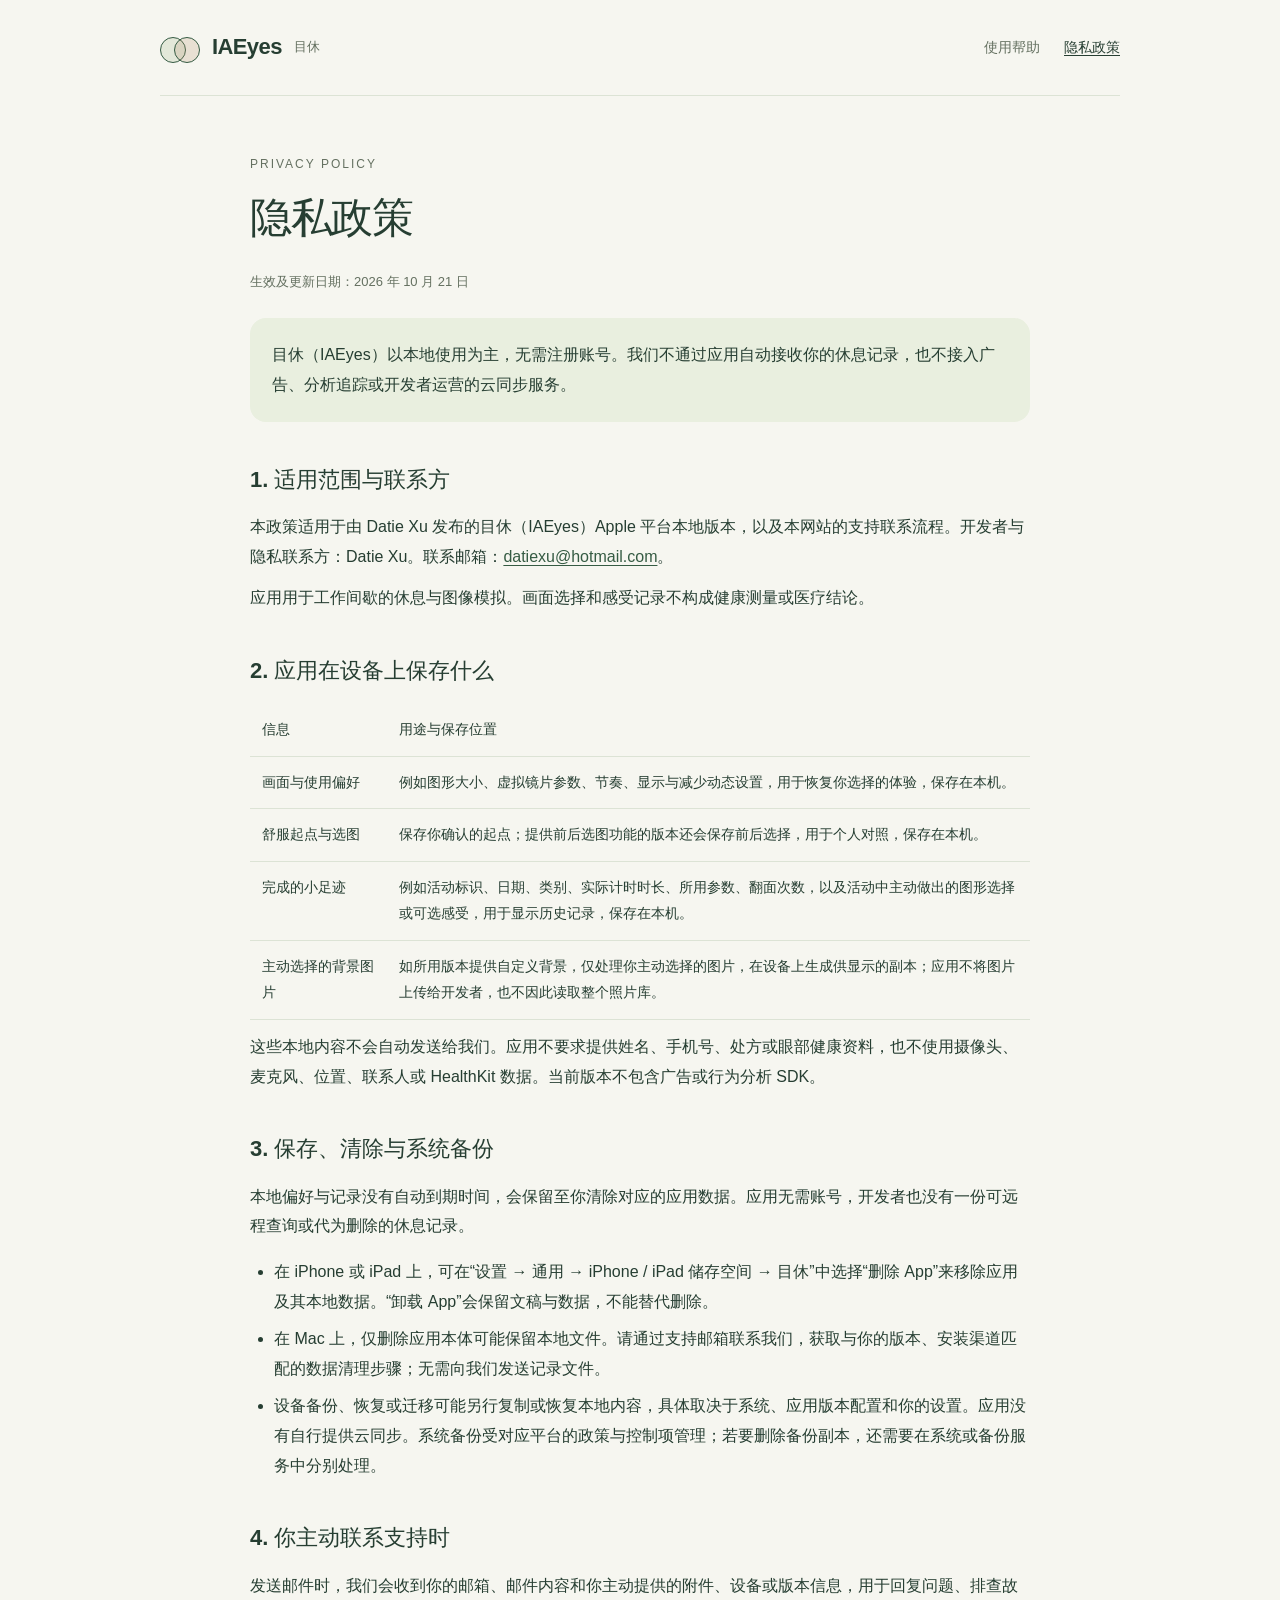
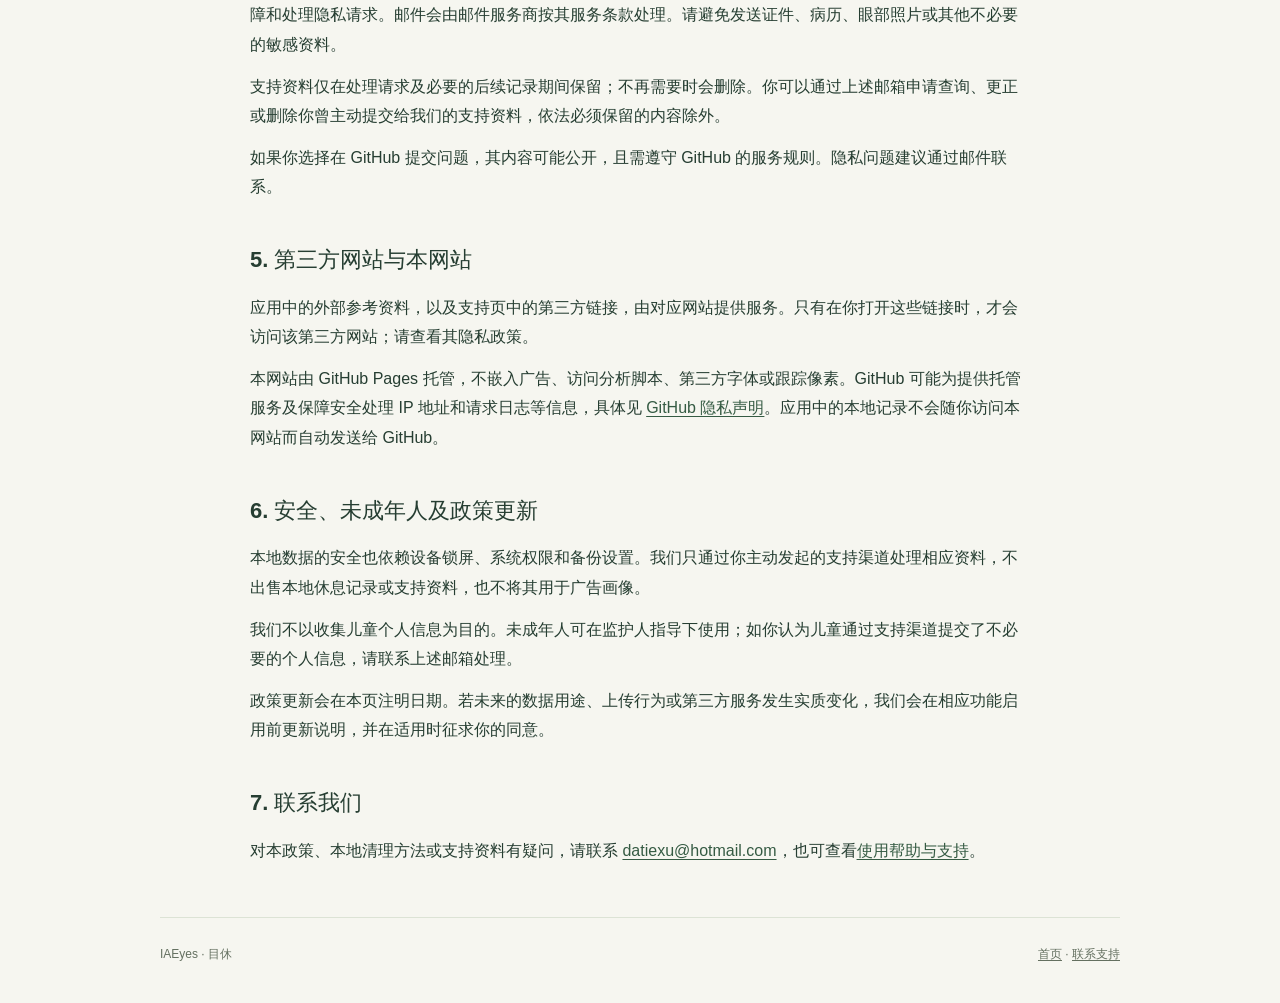
==== privacy/index.html @ f057855b "Publish IAEyes website, privacy policy and support" ====
<!doctype html>
<html lang="zh-CN">
<head>
  <meta charset="utf-8">
  <meta name="viewport" content="width=device-width,initial-scale=1">
  <meta name="description" content="IAEyes 目休隐私政策：本地数据、保存与清除、系统备份，以及联系支持时的信息处理。">
  <title>隐私政策 · IAEyes</title>
  <link rel="canonical" href="https://infiniact.github.io/iaeyes/privacy/">
  <link rel="stylesheet" href="../assets/style.css">
</head>
<body>
  <a class="skip-link" href="#main">跳到正文</a>
  <header class="site-header">
    <a class="brand" href="../" aria-label="IAEyes 首页"><span class="mark" aria-hidden="true"></span><strong>IAEyes</strong><span>目休</span></a>
    <nav aria-label="网站导航"><a href="../support/">使用帮助</a><a href="./" aria-current="page">隐私政策</a></nav>
  </header>
  <main id="main" class="document">
    <span class="eyebrow">PRIVACY POLICY</span>
    <h1>隐私政策</h1>
    <p class="meta">生效及更新日期：2026 年 10 月 21 日</p>
    <div class="summary"><p>目休（IAEyes）以本地使用为主，无需注册账号。我们不通过应用自动接收你的休息记录，也不接入广告、分析追踪或开发者运营的云同步服务。</p></div>

    <h2>1. 适用范围与联系方</h2>
    <p>本政策适用于由 Datie Xu 发布的目休（IAEyes）Apple 平台本地版本，以及本网站的支持联系流程。开发者与隐私联系方：Datie Xu。联系邮箱：<a href="mailto:datiexu@hotmail.com">datiexu@hotmail.com</a>。</p>
    <p>应用用于工作间歇的休息与图像模拟。画面选择和感受记录不构成健康测量或医疗结论。</p>

    <h2>2. 应用在设备上保存什么</h2>
    <div class="table-wrap"><table><thead><tr><th scope="col">信息</th><th scope="col">用途与保存位置</th></tr></thead><tbody>
      <tr><td>画面与使用偏好</td><td>例如图形大小、虚拟镜片参数、节奏、显示与减少动态设置，用于恢复你选择的体验，保存在本机。</td></tr>
      <tr><td>舒服起点与选图</td><td>保存你确认的起点；提供前后选图功能的版本还会保存前后选择，用于个人对照，保存在本机。</td></tr>
      <tr><td>完成的小足迹</td><td>例如活动标识、日期、类别、实际计时时长、所用参数、翻面次数，以及活动中主动做出的图形选择或可选感受，用于显示历史记录，保存在本机。</td></tr>
      <tr><td>主动选择的背景图片</td><td>如所用版本提供自定义背景，仅处理你主动选择的图片，在设备上生成供显示的副本；应用不将图片上传给开发者，也不因此读取整个照片库。</td></tr>
    </tbody></table></div>
    <p>这些本地内容不会自动发送给我们。应用不要求提供姓名、手机号、处方或眼部健康资料，也不使用摄像头、麦克风、位置、联系人或 HealthKit 数据。当前版本不包含广告或行为分析 SDK。</p>

    <h2>3. 保存、清除与系统备份</h2>
    <p>本地偏好与记录没有自动到期时间，会保留至你清除对应的应用数据。应用无需账号，开发者也没有一份可远程查询或代为删除的休息记录。</p>
    <ul>
      <li>在 iPhone 或 iPad 上，可在“设置 → 通用 → iPhone / iPad 储存空间 → 目休”中选择“删除 App”来移除应用及其本地数据。“卸载 App”会保留文稿与数据，不能替代删除。</li>
      <li>在 Mac 上，仅删除应用本体可能保留本地文件。请通过支持邮箱联系我们，获取与你的版本、安装渠道匹配的数据清理步骤；无需向我们发送记录文件。</li>
      <li>设备备份、恢复或迁移可能另行复制或恢复本地内容，具体取决于系统、应用版本配置和你的设置。应用没有自行提供云同步。系统备份受对应平台的政策与控制项管理；若要删除备份副本，还需要在系统或备份服务中分别处理。</li>
    </ul>

    <h2>4. 你主动联系支持时</h2>
    <p>发送邮件时，我们会收到你的邮箱、邮件内容和你主动提供的附件、设备或版本信息，用于回复问题、排查故障和处理隐私请求。邮件会由邮件服务商按其服务条款处理。请避免发送证件、病历、眼部照片或其他不必要的敏感资料。</p>
    <p>支持资料仅在处理请求及必要的后续记录期间保留；不再需要时会删除。你可以通过上述邮箱申请查询、更正或删除你曾主动提交给我们的支持资料，依法必须保留的内容除外。</p>
    <p>如果你选择在 GitHub 提交问题，其内容可能公开，且需遵守 GitHub 的服务规则。隐私问题建议通过邮件联系。</p>

    <h2>5. 第三方网站与本网站</h2>
    <p>应用中的外部参考资料，以及支持页中的第三方链接，由对应网站提供服务。只有在你打开这些链接时，才会访问该第三方网站；请查看其隐私政策。</p>
    <p>本网站由 GitHub Pages 托管，不嵌入广告、访问分析脚本、第三方字体或跟踪像素。GitHub 可能为提供托管服务及保障安全处理 IP 地址和请求日志等信息，具体见 <a href="https://docs.github.com/en/site-policy/privacy-policies/github-general-privacy-statement" target="_blank" rel="noopener noreferrer">GitHub 隐私声明</a>。应用中的本地记录不会随你访问本网站而自动发送给 GitHub。</p>

    <h2>6. 安全、未成年人及政策更新</h2>
    <p>本地数据的安全也依赖设备锁屏、系统权限和备份设置。我们只通过你主动发起的支持渠道处理相应资料，不出售本地休息记录或支持资料，也不将其用于广告画像。</p>
    <p>我们不以收集儿童个人信息为目的。未成年人可在监护人指导下使用；如你认为儿童通过支持渠道提交了不必要的个人信息，请联系上述邮箱处理。</p>
    <p>政策更新会在本页注明日期。若未来的数据用途、上传行为或第三方服务发生实质变化，我们会在相应功能启用前更新说明，并在适用时征求你的同意。</p>

    <h2>7. 联系我们</h2>
    <p>对本政策、本地清理方法或支持资料有疑问，请联系 <a href="mailto:datiexu@hotmail.com">datiexu@hotmail.com</a>，也可查看<a href="../support/">使用帮助与支持</a>。</p>
  </main>
  <footer class="site-footer"><span>IAEyes · 目休</span><span><a href="../">首页</a> · <a href="../support/">联系支持</a></span></footer>
</body>
</html>
---- assets/style.css ----
:root { color-scheme: light dark; --paper: #f6f6f0; --surface: #fffefa; --ink: #263e32; --muted: #647060; --line: #dce3d5; --tint: #e9efdf; --accent: #355b43; }
* { box-sizing: border-box; }
body { margin: 0; background: var(--paper); color: var(--ink); font: 16px/1.85 -apple-system, BlinkMacSystemFont, "PingFang SC", "Microsoft YaHei", sans-serif; }
a { color: var(--accent); text-underline-offset: .2em; overflow-wrap: anywhere; }
a:hover { text-decoration-thickness: 2px; }
a:focus-visible, summary:focus-visible { outline: 3px solid #aa7954; outline-offset: 5px; border-radius: 3px; }
.skip-link { position: absolute; left: 16px; top: -100px; padding: 8px 16px; background: var(--surface); z-index: 2; }
.skip-link:focus { top: 12px; }
.site-header, main, .site-footer { width: min(100% - 48px, 960px); margin-inline: auto; }
.site-header { min-height: 96px; display: flex; align-items: center; justify-content: space-between; gap: 24px; border-bottom: 1px solid var(--line); }
.brand { display: inline-flex; align-items: center; gap: 12px; text-decoration: none; color: var(--ink); }
.brand strong { font-size: 22px; font-weight: 600; letter-spacing: -.6px; }
.brand span:last-child { color: var(--muted); font-size: 13px; }
.mark { position: relative; display: inline-block; width: 40px; height: 30px; }
.mark::before, .mark::after { content: ""; position: absolute; top: 4px; width: 24px; height: 24px; border: 1px solid var(--accent); border-radius: 50%; background: #9ab28235; }
.mark::before { left: 0; }
.mark::after { right: 0; background: #b48d6635; }
nav { display: flex; gap: 24px; font-size: 14px; }
nav a { color: var(--muted); text-decoration: none; }
nav a[aria-current="page"] { color: var(--ink); text-decoration: underline; }
.hero { padding: 84px 0 60px; max-width: 720px; }
.eyebrow { color: var(--muted); font-size: 12px; letter-spacing: 2px; }
h1 { font-size: clamp(34px, 5vw, 58px); line-height: 1.35; letter-spacing: -1.5px; font-weight: 500; margin: 18px 0 24px; }
.hero > p { max-width: 560px; color: var(--muted); }
.actions { display: flex; flex-wrap: wrap; gap: 12px; margin-top: 28px; }
.button { padding: 10px 23px; background: var(--accent); color: var(--surface); border: 1px solid var(--accent); border-radius: 999px; font-size: 14px; text-decoration: none; }
.button.secondary { background: transparent; color: var(--accent); border-color: var(--line); }
.features { display: grid; grid-template-columns: repeat(3, minmax(0, 1fr)); gap: 16px; padding-bottom: 40px; }
.card { background: var(--surface); border: 1px solid var(--line); border-radius: 20px; padding: 24px; }
.card .number { color: var(--muted); font-size: 12px; }
.card h2 { margin: 16px 0 10px; font-size: 20px; font-weight: 500; }
.card p, .note { color: var(--muted); font-size: 14px; }
.note { padding-bottom: 24px; max-width: 760px; }
.document { max-width: 780px; padding: 52px 0 40px; }
.document h1 { font-size: clamp(32px, 5vw, 42px); margin-top: 12px; }
.document h2 { font-size: 22px; font-weight: 550; margin: 38px 0 12px; }
.document p { margin: 12px 0; }
.meta { color: var(--muted); font-size: 13px; }
.summary { padding: 18px 22px; border-radius: 16px; background: var(--tint); margin: 24px 0; }
.summary p { margin: 4px 0; }
.contact { padding: 24px; border-radius: 18px; border: 1px solid var(--line); background: var(--surface); margin: 26px 0; }
.contact strong { display: block; font-size: 21px; }
.contact p { margin: 6px 0; }
ul, ol { padding-left: 24px; }
li + li { margin-top: 8px; }
.table-wrap { overflow-x: auto; }
table { width: 100%; border-collapse: collapse; font-size: 14px; }
th, td { padding: 13px 12px; text-align: left; vertical-align: top; border-bottom: 1px solid var(--line); }
th { font-weight: 550; }
td:first-child { min-width: 110px; }
details { padding: 18px 0; border-bottom: 1px solid var(--line); }
summary { cursor: pointer; font-weight: 500; }
details p { color: var(--muted); }
.site-footer { display: flex; flex-wrap: wrap; justify-content: space-between; gap: 12px 24px; border-top: 1px solid var(--line); padding: 25px 0 38px; color: var(--muted); font-size: 12px; }
.site-footer a { color: var(--muted); }
@media (max-width: 600px) {
  .site-header, main, .site-footer { width: calc(100% - 36px); }
  .site-header { min-height: 84px; gap: 12px; }
  .brand { gap: 8px; }
  .brand span:last-child { display: none; }
  nav { gap: 16px; font-size: 13px; }
  .hero { padding-top: 54px; }
  .features { grid-template-columns: 1fr; gap: 12px; }
  .card { padding: 20px; }
  .card h2 { margin-top: 6px; }
  .document { padding-top: 36px; }
  .summary, .contact { padding: 18px; }
}
@media (prefers-color-scheme: dark) {
  :root { --paper: #151e19; --surface: #1d2a22; --ink: #cdd8c8; --muted: #a3b19d; --line: #344638; --tint: #293b2c; --accent: #b6cba6; }
  .button { background: #416449; border-color: #416449; color: #e4ebdf; }
  .button.secondary { background: transparent; color: var(--accent); border-color: var(--line); }
}
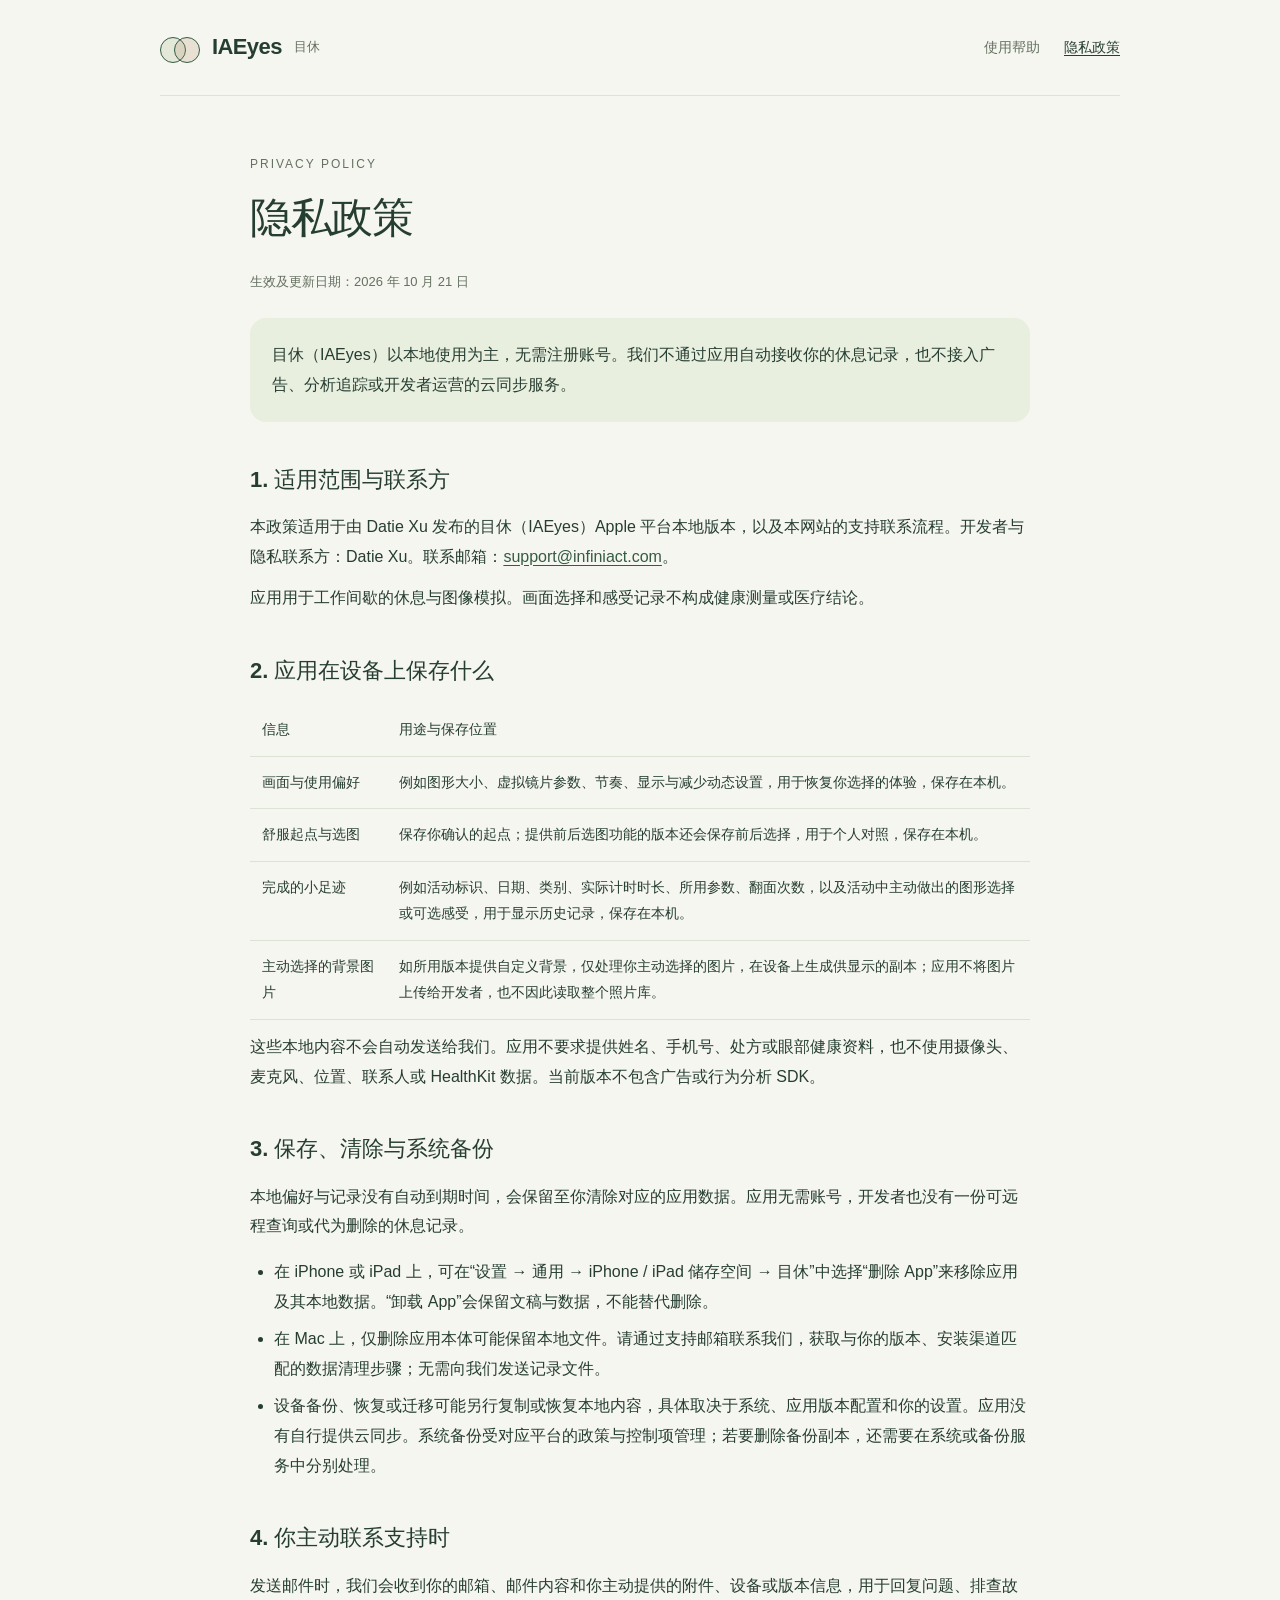
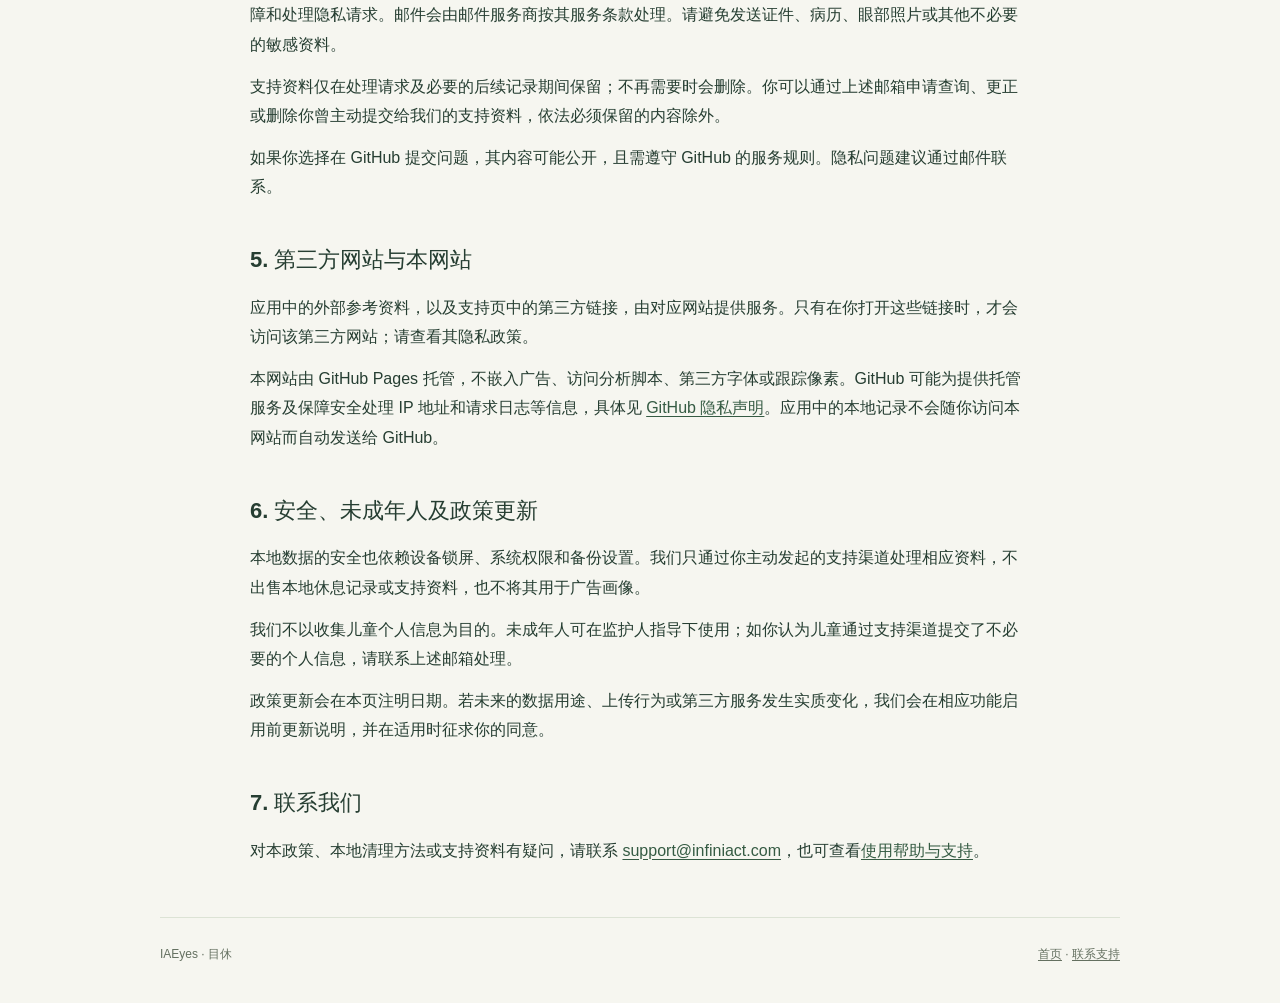
==== commit ef1a2d09: "Use support@infiniact.com for support and privacy contact" ====
--- a/privacy/index.html
+++ b/privacy/index.html
@@ -21,7 +21,7 @@
     <div class="summary"><p>目休（IAEyes）以本地使用为主，无需注册账号。我们不通过应用自动接收你的休息记录，也不接入广告、分析追踪或开发者运营的云同步服务。</p></div>
 
     <h2>1. 适用范围与联系方</h2>
-    <p>本政策适用于由 Datie Xu 发布的目休（IAEyes）Apple 平台本地版本，以及本网站的支持联系流程。开发者与隐私联系方：Datie Xu。联系邮箱：<a href="mailto:datiexu@hotmail.com">datiexu@hotmail.com</a>。</p>
+    <p>本政策适用于由 Datie Xu 发布的目休（IAEyes）Apple 平台本地版本，以及本网站的支持联系流程。开发者与隐私联系方：Datie Xu。联系邮箱：<a href="mailto:support@infiniact.com">support@infiniact.com</a>。</p>
     <p>应用用于工作间歇的休息与图像模拟。画面选择和感受记录不构成健康测量或医疗结论。</p>
 
     <h2>2. 应用在设备上保存什么</h2>
@@ -56,7 +56,7 @@
     <p>政策更新会在本页注明日期。若未来的数据用途、上传行为或第三方服务发生实质变化，我们会在相应功能启用前更新说明，并在适用时征求你的同意。</p>
 
     <h2>7. 联系我们</h2>
-    <p>对本政策、本地清理方法或支持资料有疑问，请联系 <a href="mailto:datiexu@hotmail.com">datiexu@hotmail.com</a>，也可查看<a href="../support/">使用帮助与支持</a>。</p>
+    <p>对本政策、本地清理方法或支持资料有疑问，请联系 <a href="mailto:support@infiniact.com">support@infiniact.com</a>，也可查看<a href="../support/">使用帮助与支持</a>。</p>
   </main>
   <footer class="site-footer"><span>IAEyes · 目休</span><span><a href="../">首页</a> · <a href="../support/">联系支持</a></span></footer>
 </body>
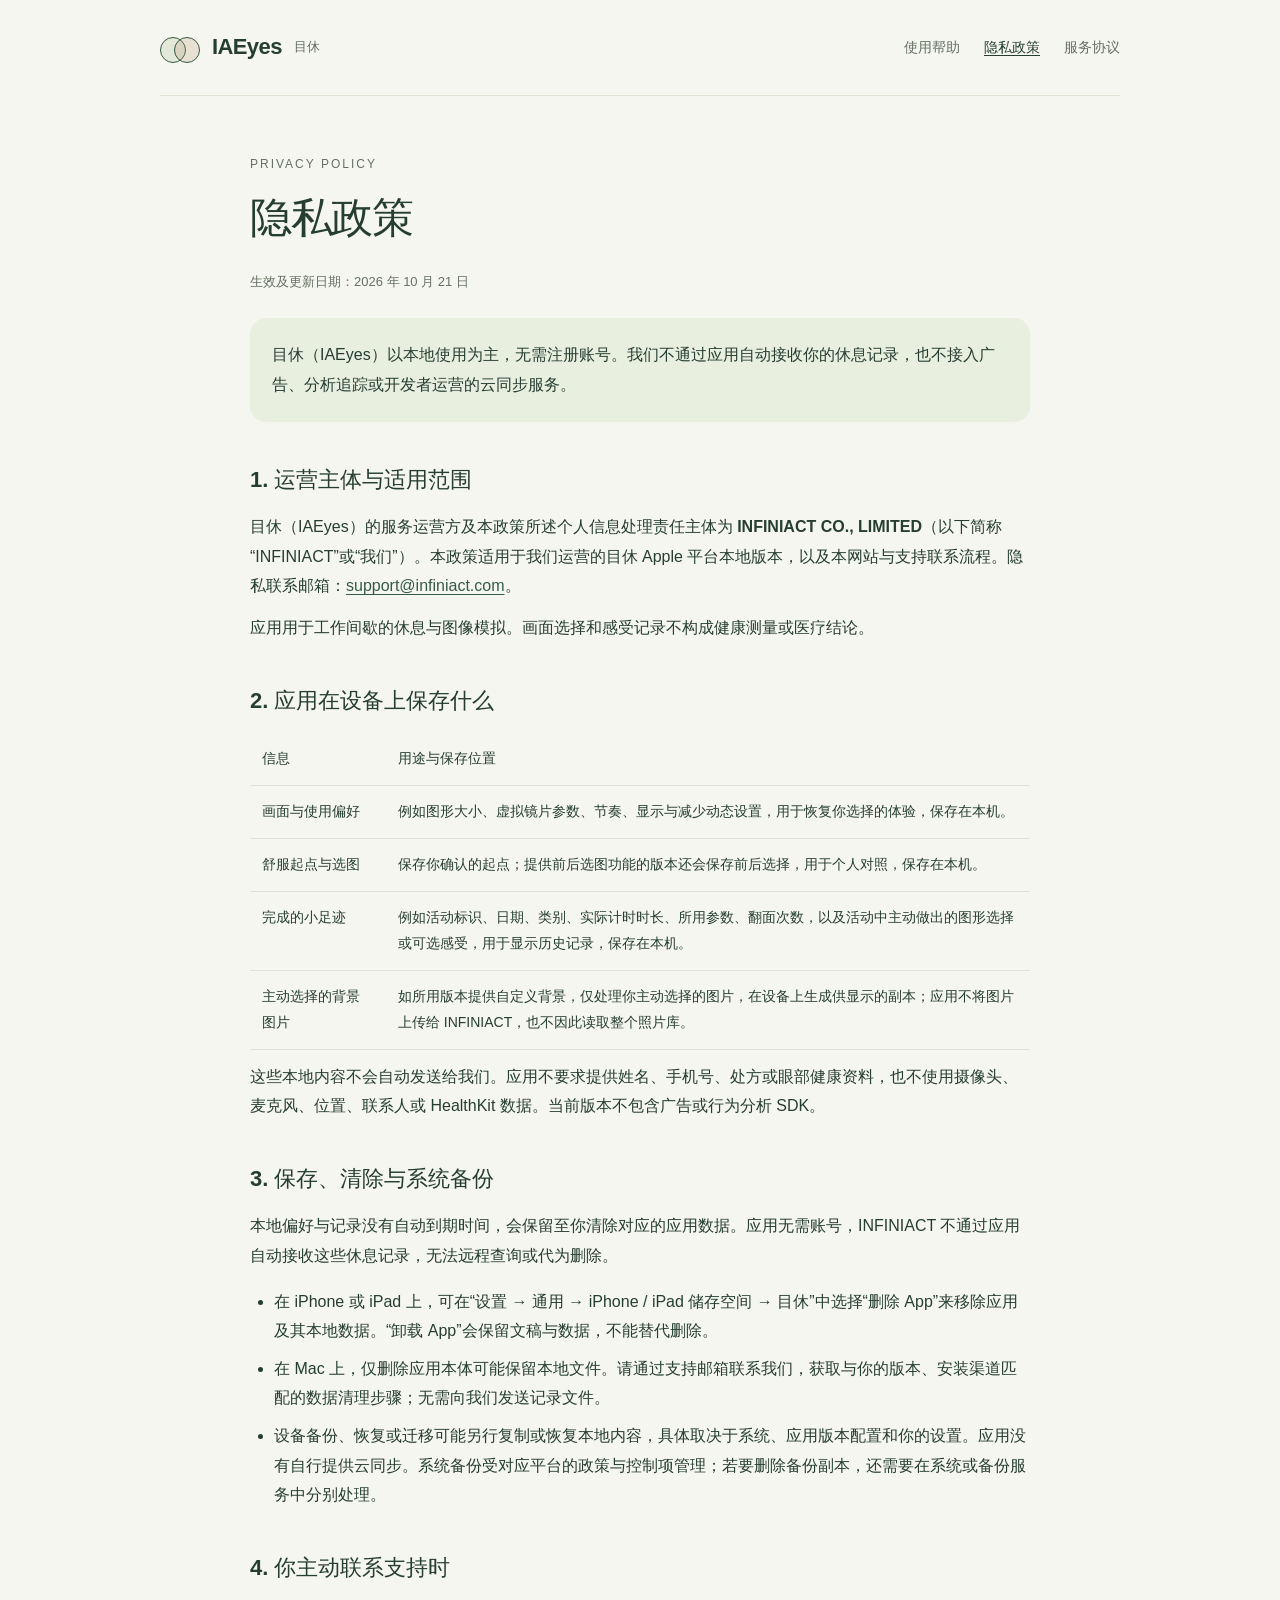
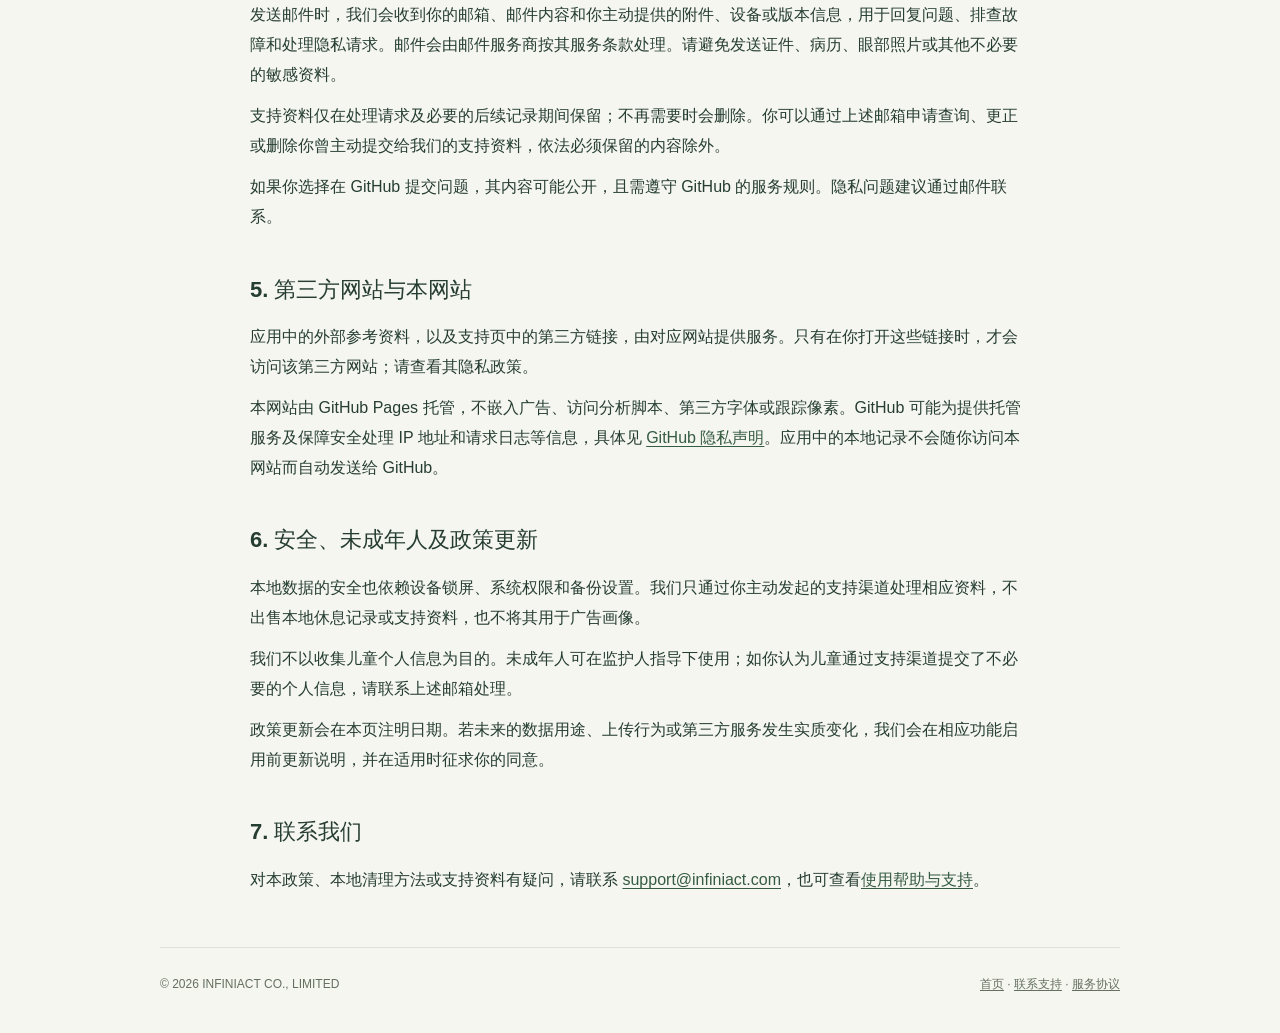
==== commit 74981a93: "Use INFINIACT company terms and privacy policy" ====
--- a/privacy/index.html
+++ b/privacy/index.html
@@ -12,7 +12,7 @@
   <a class="skip-link" href="#main">跳到正文</a>
   <header class="site-header">
     <a class="brand" href="../" aria-label="IAEyes 首页"><span class="mark" aria-hidden="true"></span><strong>IAEyes</strong><span>目休</span></a>
-    <nav aria-label="网站导航"><a href="../support/">使用帮助</a><a href="./" aria-current="page">隐私政策</a></nav>
+    <nav aria-label="网站导航"><a href="../support/">使用帮助</a><a href="./" aria-current="page">隐私政策</a><a href="../terms/">服务协议</a></nav>
   </header>
   <main id="main" class="document">
     <span class="eyebrow">PRIVACY POLICY</span>
@@ -20,8 +20,8 @@
     <p class="meta">生效及更新日期：2026 年 10 月 21 日</p>
     <div class="summary"><p>目休（IAEyes）以本地使用为主，无需注册账号。我们不通过应用自动接收你的休息记录，也不接入广告、分析追踪或开发者运营的云同步服务。</p></div>
 
-    <h2>1. 适用范围与联系方</h2>
-    <p>本政策适用于由 Datie Xu 发布的目休（IAEyes）Apple 平台本地版本，以及本网站的支持联系流程。开发者与隐私联系方：Datie Xu。联系邮箱：<a href="mailto:support@infiniact.com">support@infiniact.com</a>。</p>
+    <h2>1. 运营主体与适用范围</h2>
+    <p>目休（IAEyes）的服务运营方及本政策所述个人信息处理责任主体为 <strong>INFINIACT CO., LIMITED</strong>（以下简称“INFINIACT”或“我们”）。本政策适用于我们运营的目休 Apple 平台本地版本，以及本网站与支持联系流程。隐私联系邮箱：<a href="mailto:support@infiniact.com">support@infiniact.com</a>。</p>
     <p>应用用于工作间歇的休息与图像模拟。画面选择和感受记录不构成健康测量或医疗结论。</p>
 
     <h2>2. 应用在设备上保存什么</h2>
@@ -29,12 +29,12 @@
       <tr><td>画面与使用偏好</td><td>例如图形大小、虚拟镜片参数、节奏、显示与减少动态设置，用于恢复你选择的体验，保存在本机。</td></tr>
       <tr><td>舒服起点与选图</td><td>保存你确认的起点；提供前后选图功能的版本还会保存前后选择，用于个人对照，保存在本机。</td></tr>
       <tr><td>完成的小足迹</td><td>例如活动标识、日期、类别、实际计时时长、所用参数、翻面次数，以及活动中主动做出的图形选择或可选感受，用于显示历史记录，保存在本机。</td></tr>
-      <tr><td>主动选择的背景图片</td><td>如所用版本提供自定义背景，仅处理你主动选择的图片，在设备上生成供显示的副本；应用不将图片上传给开发者，也不因此读取整个照片库。</td></tr>
+      <tr><td>主动选择的背景图片</td><td>如所用版本提供自定义背景，仅处理你主动选择的图片，在设备上生成供显示的副本；应用不将图片上传给 INFINIACT，也不因此读取整个照片库。</td></tr>
     </tbody></table></div>
     <p>这些本地内容不会自动发送给我们。应用不要求提供姓名、手机号、处方或眼部健康资料，也不使用摄像头、麦克风、位置、联系人或 HealthKit 数据。当前版本不包含广告或行为分析 SDK。</p>
 
     <h2>3. 保存、清除与系统备份</h2>
-    <p>本地偏好与记录没有自动到期时间，会保留至你清除对应的应用数据。应用无需账号，开发者也没有一份可远程查询或代为删除的休息记录。</p>
+    <p>本地偏好与记录没有自动到期时间，会保留至你清除对应的应用数据。应用无需账号，INFINIACT 不通过应用自动接收这些休息记录，无法远程查询或代为删除。</p>
     <ul>
       <li>在 iPhone 或 iPad 上，可在“设置 → 通用 → iPhone / iPad 储存空间 → 目休”中选择“删除 App”来移除应用及其本地数据。“卸载 App”会保留文稿与数据，不能替代删除。</li>
       <li>在 Mac 上，仅删除应用本体可能保留本地文件。请通过支持邮箱联系我们，获取与你的版本、安装渠道匹配的数据清理步骤；无需向我们发送记录文件。</li>
@@ -58,6 +58,6 @@
     <h2>7. 联系我们</h2>
     <p>对本政策、本地清理方法或支持资料有疑问，请联系 <a href="mailto:support@infiniact.com">support@infiniact.com</a>，也可查看<a href="../support/">使用帮助与支持</a>。</p>
   </main>
-  <footer class="site-footer"><span>IAEyes · 目休</span><span><a href="../">首页</a> · <a href="../support/">联系支持</a></span></footer>
+  <footer class="site-footer"><span>© 2026 INFINIACT CO., LIMITED</span><span><a href="../">首页</a> · <a href="../support/">联系支持</a> · <a href="../terms/">服务协议</a></span></footer>
 </body>
 </html>
--- a/assets/style.css
+++ b/assets/style.css
@@ -71,3 +71,7 @@
   .button { background: #416449; border-color: #416449; color: #e4ebdf; }
   .button.secondary { background: transparent; color: var(--accent); border-color: var(--line); }
 }
+@media (max-width: 420px) {
+  .site-header { flex-direction: column; align-items: flex-start; justify-content: center; gap: 12px; padding: 18px 0; }
+  nav { gap: 22px; }
+}
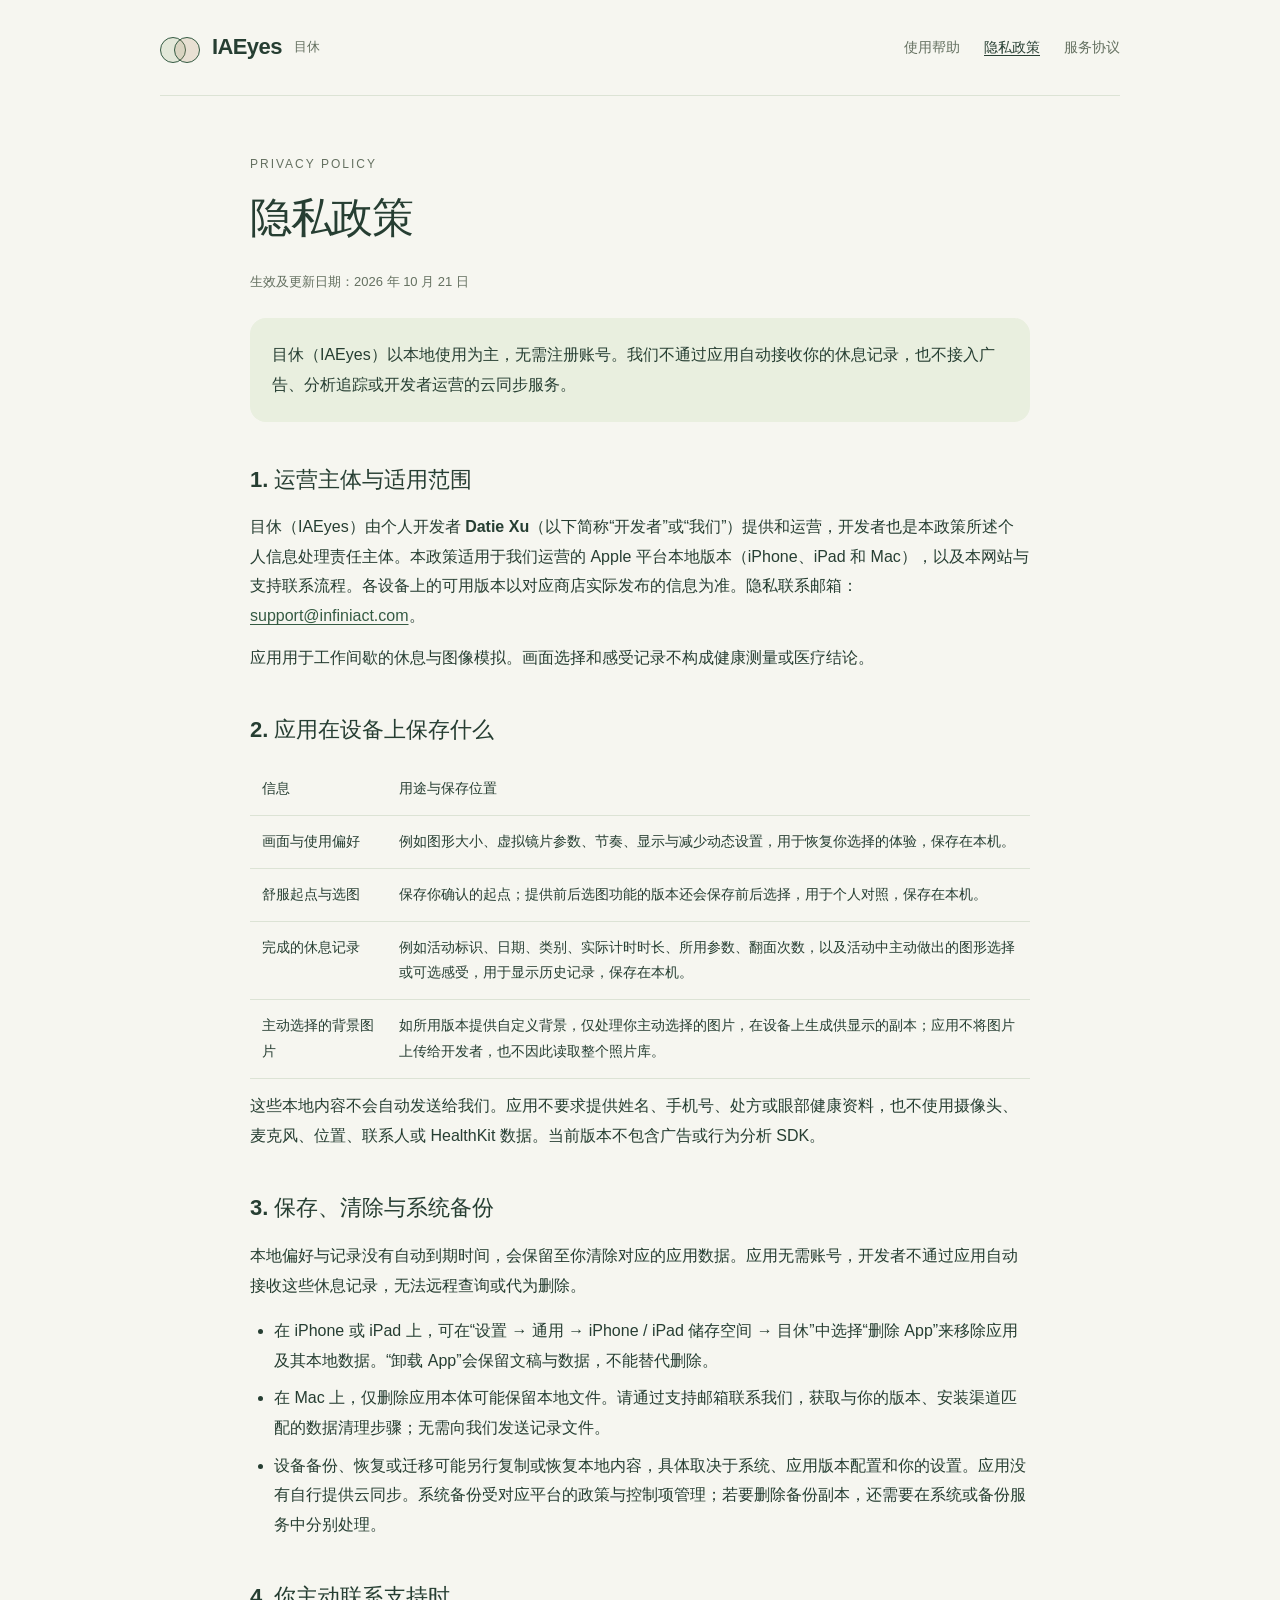
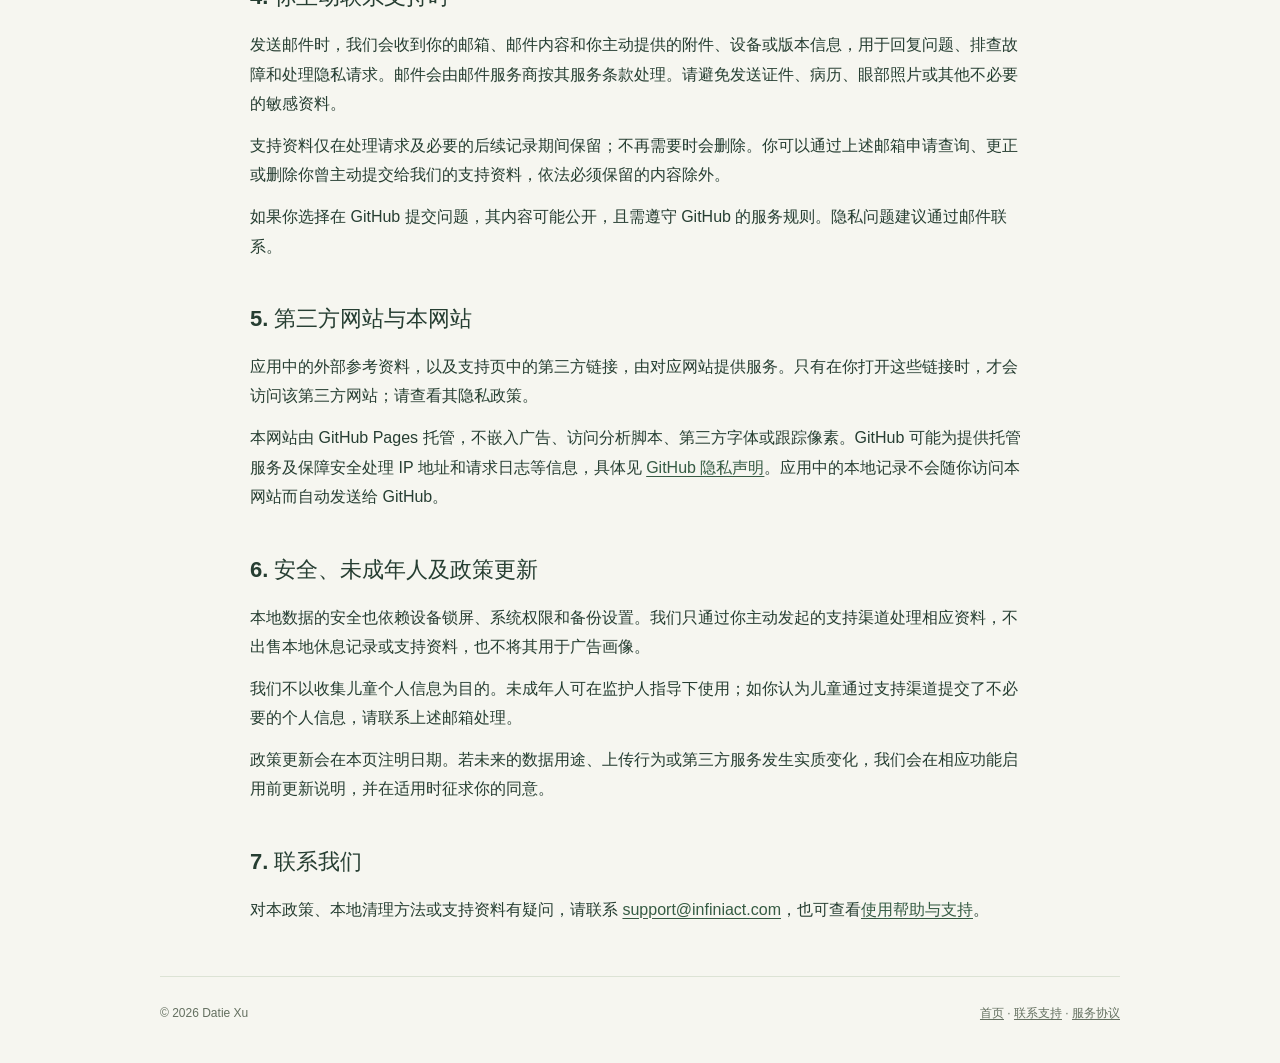
==== commit 9c19aa63: "Use individual developer policies and plain break-tool wording" ====
--- a/privacy/index.html
+++ b/privacy/index.html
@@ -21,20 +21,20 @@
     <div class="summary"><p>目休（IAEyes）以本地使用为主，无需注册账号。我们不通过应用自动接收你的休息记录，也不接入广告、分析追踪或开发者运营的云同步服务。</p></div>
 
     <h2>1. 运营主体与适用范围</h2>
-    <p>目休（IAEyes）的服务运营方及本政策所述个人信息处理责任主体为 <strong>INFINIACT CO., LIMITED</strong>（以下简称“INFINIACT”或“我们”）。本政策适用于我们运营的目休 Apple 平台本地版本，以及本网站与支持联系流程。隐私联系邮箱：<a href="mailto:support@infiniact.com">support@infiniact.com</a>。</p>
+    <p>目休（IAEyes）由个人开发者 <strong>Datie Xu</strong>（以下简称“开发者”或“我们”）提供和运营，开发者也是本政策所述个人信息处理责任主体。本政策适用于我们运营的 Apple 平台本地版本（iPhone、iPad 和 Mac），以及本网站与支持联系流程。各设备上的可用版本以对应商店实际发布的信息为准。隐私联系邮箱：<a href="mailto:support@infiniact.com">support@infiniact.com</a>。</p>
     <p>应用用于工作间歇的休息与图像模拟。画面选择和感受记录不构成健康测量或医疗结论。</p>
 
     <h2>2. 应用在设备上保存什么</h2>
     <div class="table-wrap"><table><thead><tr><th scope="col">信息</th><th scope="col">用途与保存位置</th></tr></thead><tbody>
       <tr><td>画面与使用偏好</td><td>例如图形大小、虚拟镜片参数、节奏、显示与减少动态设置，用于恢复你选择的体验，保存在本机。</td></tr>
       <tr><td>舒服起点与选图</td><td>保存你确认的起点；提供前后选图功能的版本还会保存前后选择，用于个人对照，保存在本机。</td></tr>
-      <tr><td>完成的小足迹</td><td>例如活动标识、日期、类别、实际计时时长、所用参数、翻面次数，以及活动中主动做出的图形选择或可选感受，用于显示历史记录，保存在本机。</td></tr>
-      <tr><td>主动选择的背景图片</td><td>如所用版本提供自定义背景，仅处理你主动选择的图片，在设备上生成供显示的副本；应用不将图片上传给 INFINIACT，也不因此读取整个照片库。</td></tr>
+      <tr><td>完成的休息记录</td><td>例如活动标识、日期、类别、实际计时时长、所用参数、翻面次数，以及活动中主动做出的图形选择或可选感受，用于显示历史记录，保存在本机。</td></tr>
+      <tr><td>主动选择的背景图片</td><td>如所用版本提供自定义背景，仅处理你主动选择的图片，在设备上生成供显示的副本；应用不将图片上传给开发者，也不因此读取整个照片库。</td></tr>
     </tbody></table></div>
     <p>这些本地内容不会自动发送给我们。应用不要求提供姓名、手机号、处方或眼部健康资料，也不使用摄像头、麦克风、位置、联系人或 HealthKit 数据。当前版本不包含广告或行为分析 SDK。</p>
 
     <h2>3. 保存、清除与系统备份</h2>
-    <p>本地偏好与记录没有自动到期时间，会保留至你清除对应的应用数据。应用无需账号，INFINIACT 不通过应用自动接收这些休息记录，无法远程查询或代为删除。</p>
+    <p>本地偏好与记录没有自动到期时间，会保留至你清除对应的应用数据。应用无需账号，开发者不通过应用自动接收这些休息记录，无法远程查询或代为删除。</p>
     <ul>
       <li>在 iPhone 或 iPad 上，可在“设置 → 通用 → iPhone / iPad 储存空间 → 目休”中选择“删除 App”来移除应用及其本地数据。“卸载 App”会保留文稿与数据，不能替代删除。</li>
       <li>在 Mac 上，仅删除应用本体可能保留本地文件。请通过支持邮箱联系我们，获取与你的版本、安装渠道匹配的数据清理步骤；无需向我们发送记录文件。</li>
@@ -58,6 +58,6 @@
     <h2>7. 联系我们</h2>
     <p>对本政策、本地清理方法或支持资料有疑问，请联系 <a href="mailto:support@infiniact.com">support@infiniact.com</a>，也可查看<a href="../support/">使用帮助与支持</a>。</p>
   </main>
-  <footer class="site-footer"><span>© 2026 INFINIACT CO., LIMITED</span><span><a href="../">首页</a> · <a href="../support/">联系支持</a> · <a href="../terms/">服务协议</a></span></footer>
+  <footer class="site-footer"><span>© 2026 Datie Xu</span><span><a href="../">首页</a> · <a href="../support/">联系支持</a> · <a href="../terms/">服务协议</a></span></footer>
 </body>
 </html>
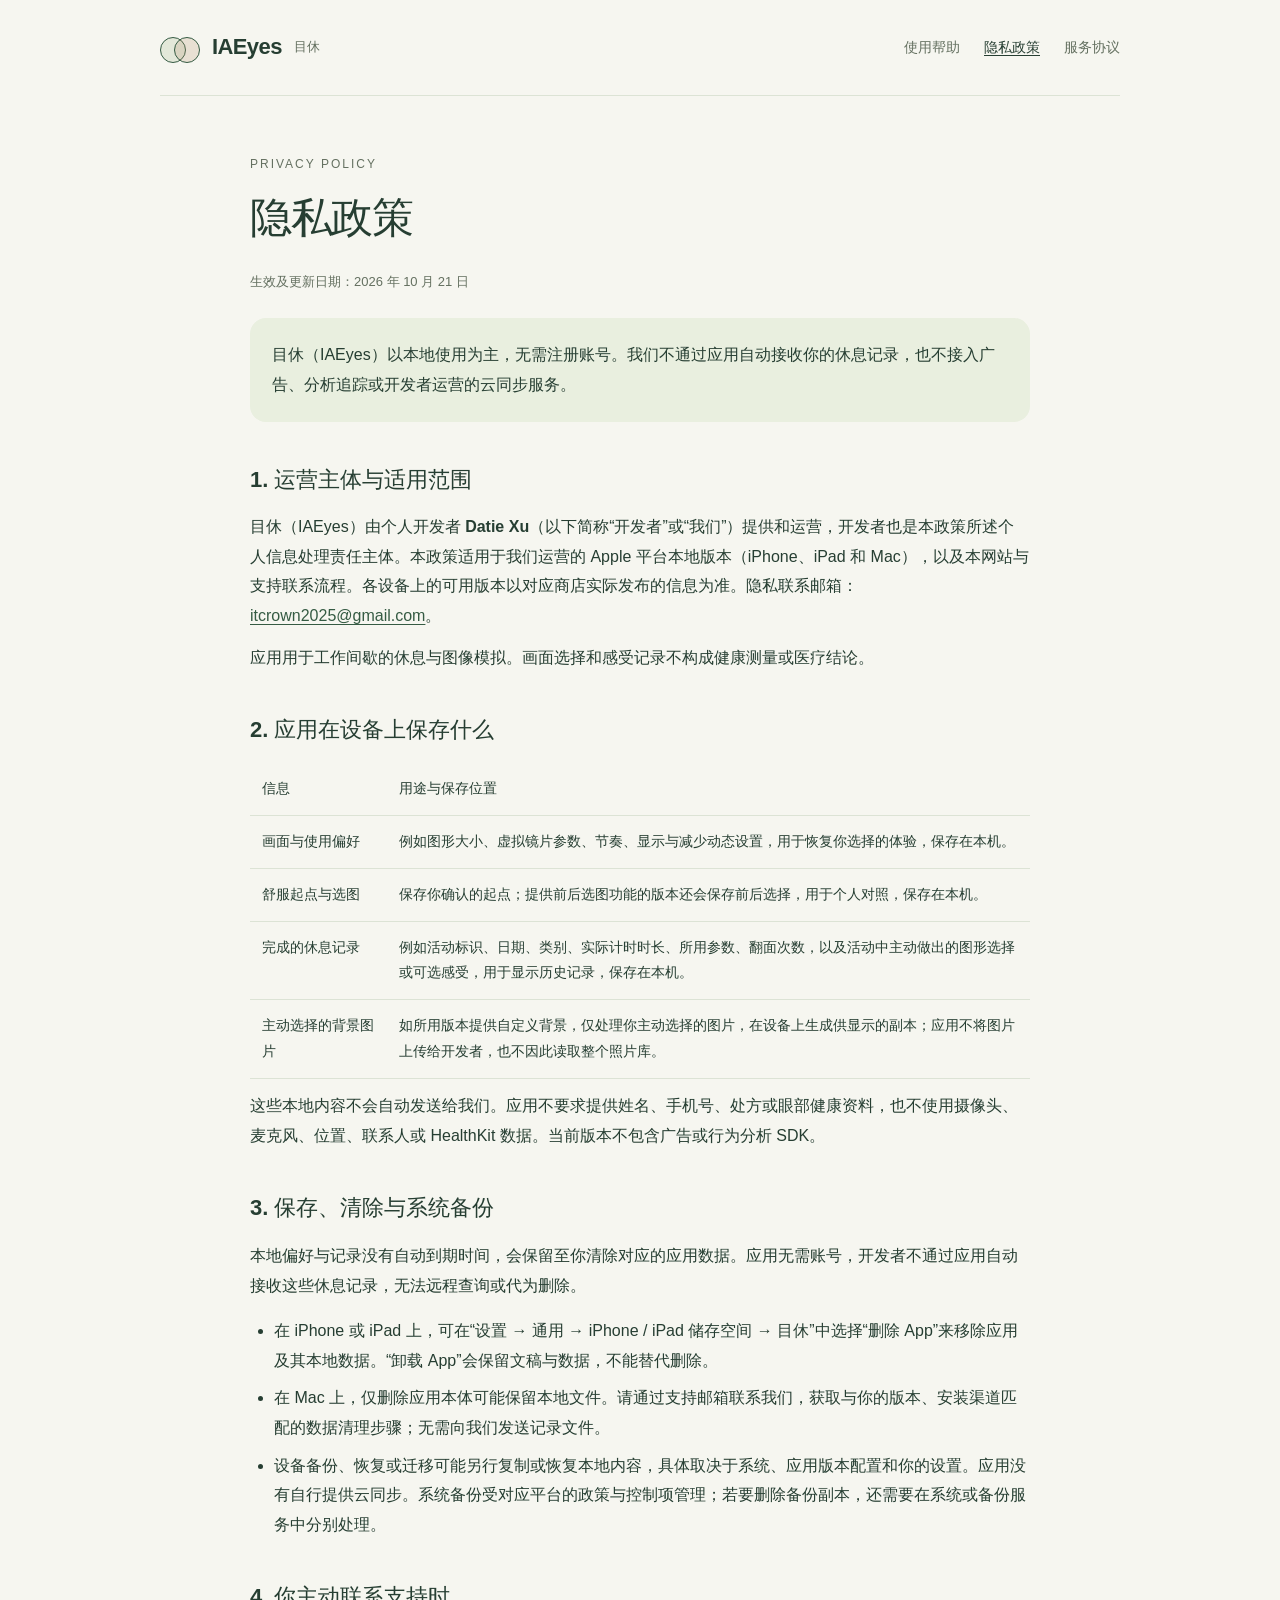
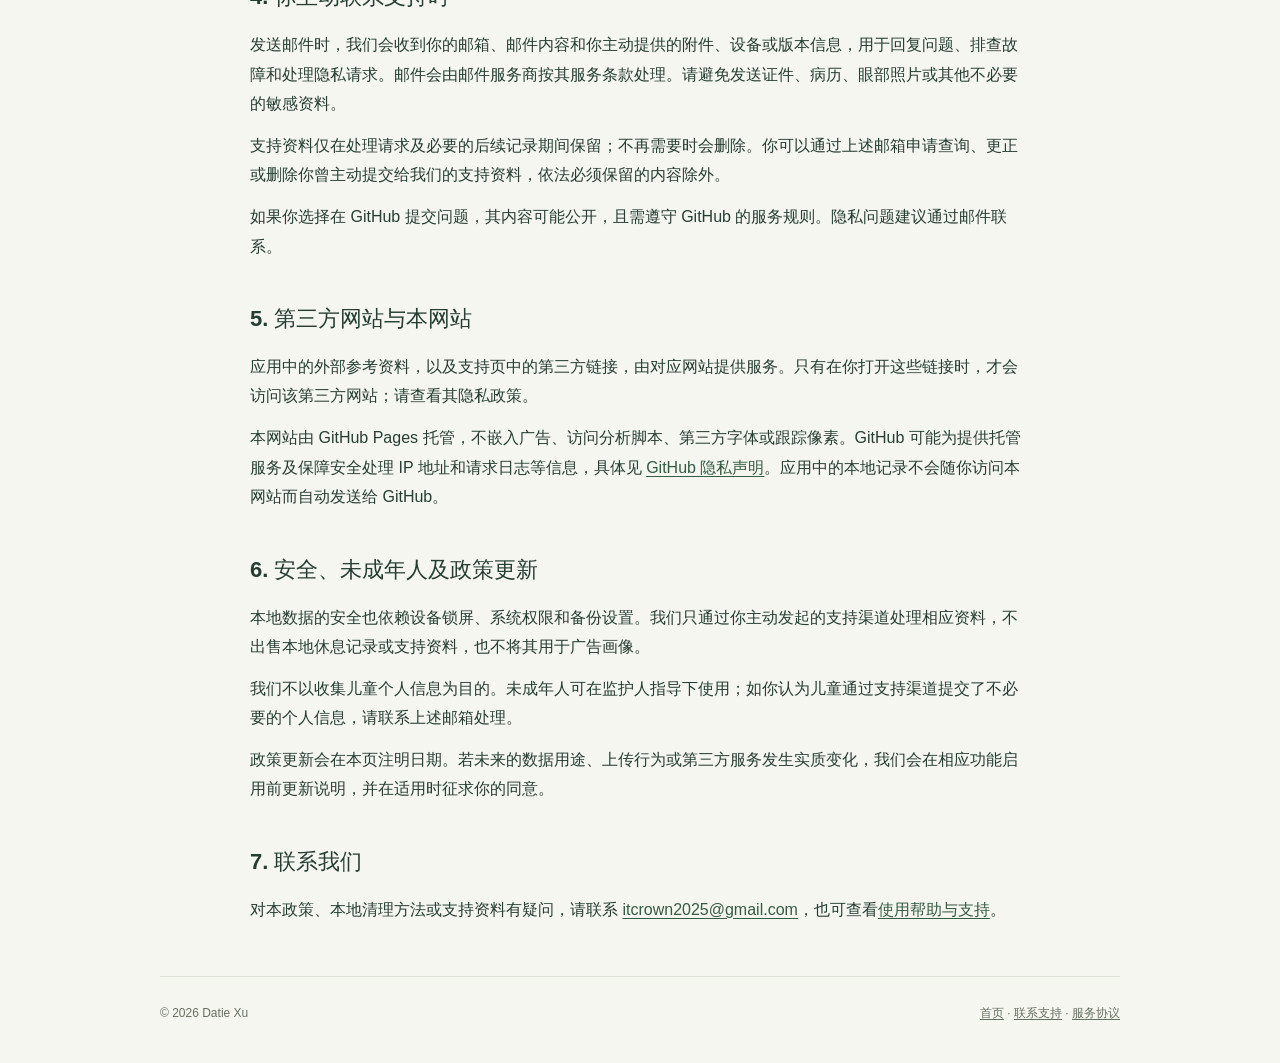
==== commit 9554887e: "Update support email to itcrown2025@gmail.com" ====
--- a/privacy/index.html
+++ b/privacy/index.html
@@ -21,7 +21,7 @@
     <div class="summary"><p>目休（IAEyes）以本地使用为主，无需注册账号。我们不通过应用自动接收你的休息记录，也不接入广告、分析追踪或开发者运营的云同步服务。</p></div>
 
     <h2>1. 运营主体与适用范围</h2>
-    <p>目休（IAEyes）由个人开发者 <strong>Datie Xu</strong>（以下简称“开发者”或“我们”）提供和运营，开发者也是本政策所述个人信息处理责任主体。本政策适用于我们运营的 Apple 平台本地版本（iPhone、iPad 和 Mac），以及本网站与支持联系流程。各设备上的可用版本以对应商店实际发布的信息为准。隐私联系邮箱：<a href="mailto:support@infiniact.com">support@infiniact.com</a>。</p>
+    <p>目休（IAEyes）由个人开发者 <strong>Datie Xu</strong>（以下简称“开发者”或“我们”）提供和运营，开发者也是本政策所述个人信息处理责任主体。本政策适用于我们运营的 Apple 平台本地版本（iPhone、iPad 和 Mac），以及本网站与支持联系流程。各设备上的可用版本以对应商店实际发布的信息为准。隐私联系邮箱：<a href="mailto:itcrown2025@gmail.com">itcrown2025@gmail.com</a>。</p>
     <p>应用用于工作间歇的休息与图像模拟。画面选择和感受记录不构成健康测量或医疗结论。</p>
 
     <h2>2. 应用在设备上保存什么</h2>
@@ -56,7 +56,7 @@
     <p>政策更新会在本页注明日期。若未来的数据用途、上传行为或第三方服务发生实质变化，我们会在相应功能启用前更新说明，并在适用时征求你的同意。</p>
 
     <h2>7. 联系我们</h2>
-    <p>对本政策、本地清理方法或支持资料有疑问，请联系 <a href="mailto:support@infiniact.com">support@infiniact.com</a>，也可查看<a href="../support/">使用帮助与支持</a>。</p>
+    <p>对本政策、本地清理方法或支持资料有疑问，请联系 <a href="mailto:itcrown2025@gmail.com">itcrown2025@gmail.com</a>，也可查看<a href="../support/">使用帮助与支持</a>。</p>
   </main>
   <footer class="site-footer"><span>© 2026 Datie Xu</span><span><a href="../">首页</a> · <a href="../support/">联系支持</a> · <a href="../terms/">服务协议</a></span></footer>
 </body>
